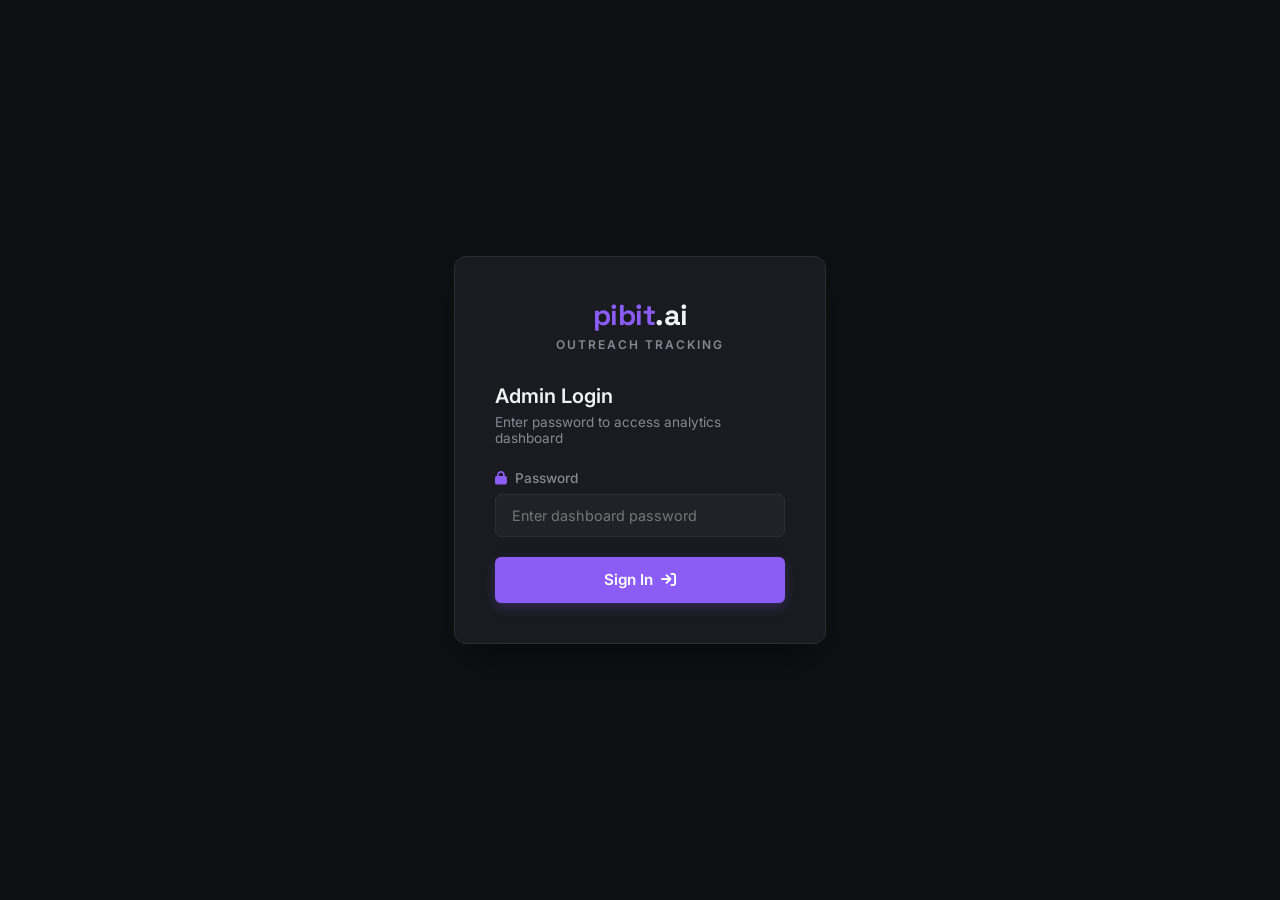
==== static/login.html @ 2b11450b "Initial commit" ====
<!DOCTYPE html>
<html lang="en">
<head>
    <meta charset="UTF-8">
    <meta name="viewport" content="width=device-width, initial-scale=1.0">
    <title>pibit.ai | Admin Login</title>
    <!-- Google Fonts -->
    <link rel="preconnect" href="https://fonts.googleapis.com">
    <link rel="preconnect" href="https://fonts.gstatic.com" crossorigin>
    <link href="https://fonts.googleapis.com/css2?family=Inter:wght@300;400;500;600;700&family=Space+Grotesk:wght@500;600;700&display=swap" rel="stylesheet">
    <!-- FontAwesome Icons -->
    <link rel="stylesheet" href="https://cdnjs.cloudflare.com/ajax/libs/font-awesome/6.4.0/css/all.min.css">
    <link rel="stylesheet" href="/static/css/login.css">
</head>
<body class="login-body">
    <div class="login-container">
        <div class="login-card">
            <div class="brand-header">
                <span class="brand-logo"><span class="accent">pibit</span>.ai</span>
                <span class="sub-logo">Outreach Tracking</span>
            </div>
            
            <form id="login-form" class="login-form">
                <h2>Admin Login</h2>
                <p class="form-desc">Enter password to access analytics dashboard</p>
                
                <div class="input-group">
                    <label for="password"><i class="fa-solid fa-lock"></i> Password</label>
                    <input type="password" id="password" name="password" placeholder="Enter dashboard password" required autocomplete="current-password">
                </div>
                
                <div class="error-container hidden" id="error-message">
                    <i class="fa-solid fa-triangle-exclamation"></i> <span>Invalid password!</span>
                </div>
                
                <button type="submit" class="submit-btn" id="submit-btn">
                    <span>Sign In</span> <i class="fa-solid fa-arrow-right-to-bracket"></i>
                </button>
            </form>
        </div>
    </div>

    <script>
        document.getElementById('login-form').addEventListener('submit', async (e) => {
            e.preventDefault();
            const password = document.getElementById('password').value;
            const submitBtn = document.getElementById('submit-btn');
            const errorMsg = document.getElementById('error-message');
            
            errorMsg.classList.add('hidden');
            submitBtn.disabled = true;
            submitBtn.innerHTML = '<span>Verifying...</span> <i class="fa-solid fa-circle-notch fa-spin"></i>';
            
            try {
                const response = await fetch('/login', {
                    method: 'POST',
                    headers: { 'Content-Type': 'application/json' },
                    body: JSON.stringify({ password: password })
                });
                
                if (response.ok) {
                    window.location.href = '/dashboard';
                } else {
                    const data = await response.json();
                    errorMsg.querySelector('span').textContent = data.error || 'Invalid credentials';
                    errorMsg.classList.remove('hidden');
                    submitBtn.disabled = false;
                    submitBtn.innerHTML = '<span>Sign In</span> <i class="fa-solid fa-arrow-right-to-bracket"></i>';
                }
            } catch (err) {
                errorMsg.querySelector('span').textContent = 'Connection error. Please try again.';
                errorMsg.classList.remove('hidden');
                submitBtn.disabled = false;
                submitBtn.innerHTML = '<span>Sign In</span> <i class="fa-solid fa-arrow-right-to-bracket"></i>';
            }
        });
    </script>
</body>
</html>
---- static/css/login.css ----
:root {
    --bg-dark: #0f1013;
    --card-dark: #191b20;
    --border-color: #2b2e36;
    --text-primary: #f1f2f4;
    --text-muted: #848995;
    --accent-color: #8b5cf6;
    --accent-hover: #7c3aed;
    --error-color: #ef4444;
}

* {
    margin: 0;
    padding: 0;
    box-sizing: border-box;
}

body.login-body {
    width: 100%;
    height: 100vh;
    background-color: var(--bg-dark);
    font-family: 'Inter', sans-serif;
    color: var(--text-primary);
    display: flex;
    align-items: center;
    justify-content: center;
    overflow: hidden;
}

.login-container {
    width: 100%;
    max-width: 420px;
    padding: 1.5rem;
}

.login-card {
    background-color: var(--card-dark);
    border: 1px solid var(--border-color);
    border-radius: 12px;
    padding: 2.5rem;
    box-shadow: 0 20px 40px -10px rgba(0, 0, 0, 0.5);
    display: flex;
    flex-direction: column;
    gap: 2rem;
}

.brand-header {
    text-align: center;
    display: flex;
    flex-direction: column;
    gap: 0.25rem;
}

.brand-logo {
    font-family: 'Space Grotesk', sans-serif;
    font-size: 1.8rem;
    font-weight: 700;
    letter-spacing: -0.5px;
}

.brand-logo .accent {
    color: var(--accent-color);
}

.sub-logo {
    font-size: 0.75rem;
    color: var(--text-muted);
    text-transform: uppercase;
    letter-spacing: 2px;
    font-weight: 600;
}

.login-form h2 {
    font-size: 1.25rem;
    font-weight: 600;
    margin-bottom: 0.35rem;
    color: var(--text-primary);
}

.form-desc {
    font-size: 0.85rem;
    color: var(--text-muted);
    margin-bottom: 1.5rem;
}

.input-group {
    display: flex;
    flex-direction: column;
    gap: 0.5rem;
    margin-bottom: 1.25rem;
}

.input-group label {
    font-size: 0.85rem;
    font-weight: 500;
    color: var(--text-muted);
}

.input-group label i {
    color: var(--accent-color);
    margin-right: 0.25rem;
}

.input-group input {
    width: 100%;
    background-color: #202228;
    border: 1px solid var(--border-color);
    border-radius: 6px;
    padding: 0.75rem 1rem;
    color: var(--text-primary);
    font-family: inherit;
    font-size: 0.9rem;
    outline: none;
    transition: border-color 0.2s ease;
}

.input-group input:focus {
    border-color: var(--accent-color);
}

.error-container {
    background-color: rgba(239, 68, 68, 0.1);
    border: 1px solid rgba(239, 68, 68, 0.2);
    color: var(--error-color);
    padding: 0.65rem 0.85rem;
    border-radius: 6px;
    font-size: 0.8rem;
    display: flex;
    align-items: center;
    gap: 0.5rem;
    margin-bottom: 1.25rem;
}

.hidden {
    display: none !important;
}

.submit-btn {
    width: 100%;
    background-color: var(--accent-color);
    color: #ffffff;
    border: none;
    border-radius: 6px;
    padding: 0.85rem;
    font-family: inherit;
    font-size: 0.95rem;
    font-weight: 600;
    cursor: pointer;
    display: flex;
    align-items: center;
    justify-content: center;
    gap: 0.5rem;
    transition: all 0.2s ease;
    box-shadow: 0 4px 12px rgba(139, 92, 246, 0.25);
}

.submit-btn:hover:not(:disabled) {
    background-color: var(--accent-hover);
    box-shadow: 0 4px 16px rgba(139, 92, 246, 0.4);
}

.submit-btn:disabled {
    opacity: 0.6;
    cursor: not-allowed;
}
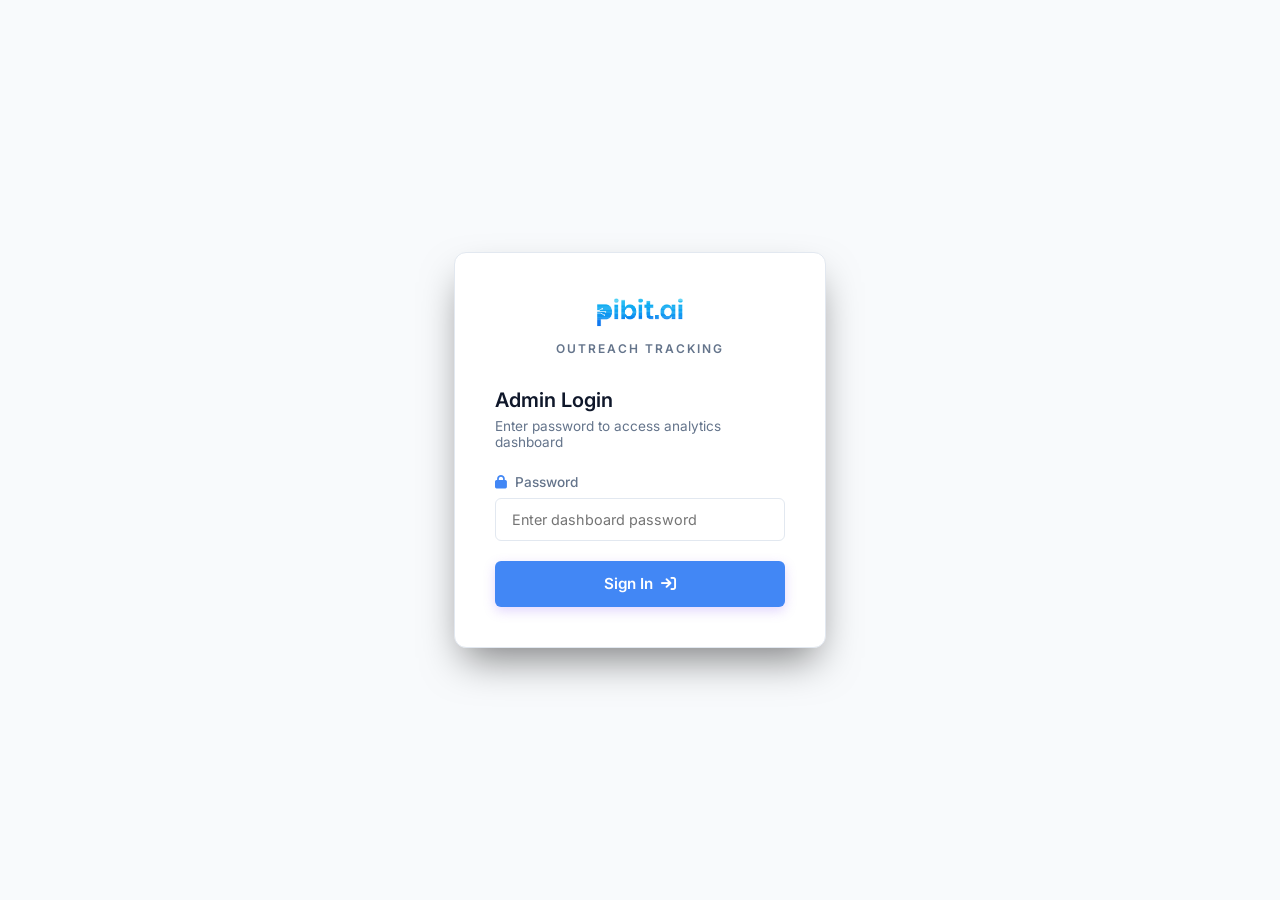
==== commit 91cac765: "Themes and bug fixes" ====
--- a/static/login.html
+++ b/static/login.html
@@ -16,7 +16,7 @@
     <div class="login-container">
         <div class="login-card">
             <div class="brand-header">
-                <span class="brand-logo"><span class="accent">pibit</span>.ai</span>
+                <img src="/static/logo.png" alt="pibit.ai" class="login-logo-img">
                 <span class="sub-logo">Outreach Tracking</span>
             </div>
             
--- a/static/css/login.css
+++ b/static/css/login.css
@@ -1,11 +1,11 @@
 :root {
-    --bg-dark: #0f1013;
-    --card-dark: #191b20;
-    --border-color: #2b2e36;
-    --text-primary: #f1f2f4;
-    --text-muted: #848995;
-    --accent-color: #8b5cf6;
-    --accent-hover: #7c3aed;
+    --bg-dark: #f8fafc;
+    --card-dark: #ffffff;
+    --border-color: #e2e8f0;
+    --text-primary: #0f172a;
+    --text-muted: #64748b;
+    --accent-color: #4287f5;
+    --accent-hover: #2563eb;
     --error-color: #ef4444;
 }
 
@@ -51,15 +51,11 @@
     gap: 0.25rem;
 }
 
-.brand-logo {
-    font-family: 'Space Grotesk', sans-serif;
-    font-size: 1.8rem;
-    font-weight: 700;
-    letter-spacing: -0.5px;
-}
-
-.brand-logo .accent {
-    color: var(--accent-color);
+.login-logo-img {
+    height: 38px;
+    width: auto;
+    display: block;
+    margin: 0 auto 0.4rem;
 }
 
 .sub-logo {
@@ -103,7 +99,7 @@
 
 .input-group input {
     width: 100%;
-    background-color: #202228;
+    background-color: #ffffff;
     border: 1px solid var(--border-color);
     border-radius: 6px;
     padding: 0.75rem 1rem;
